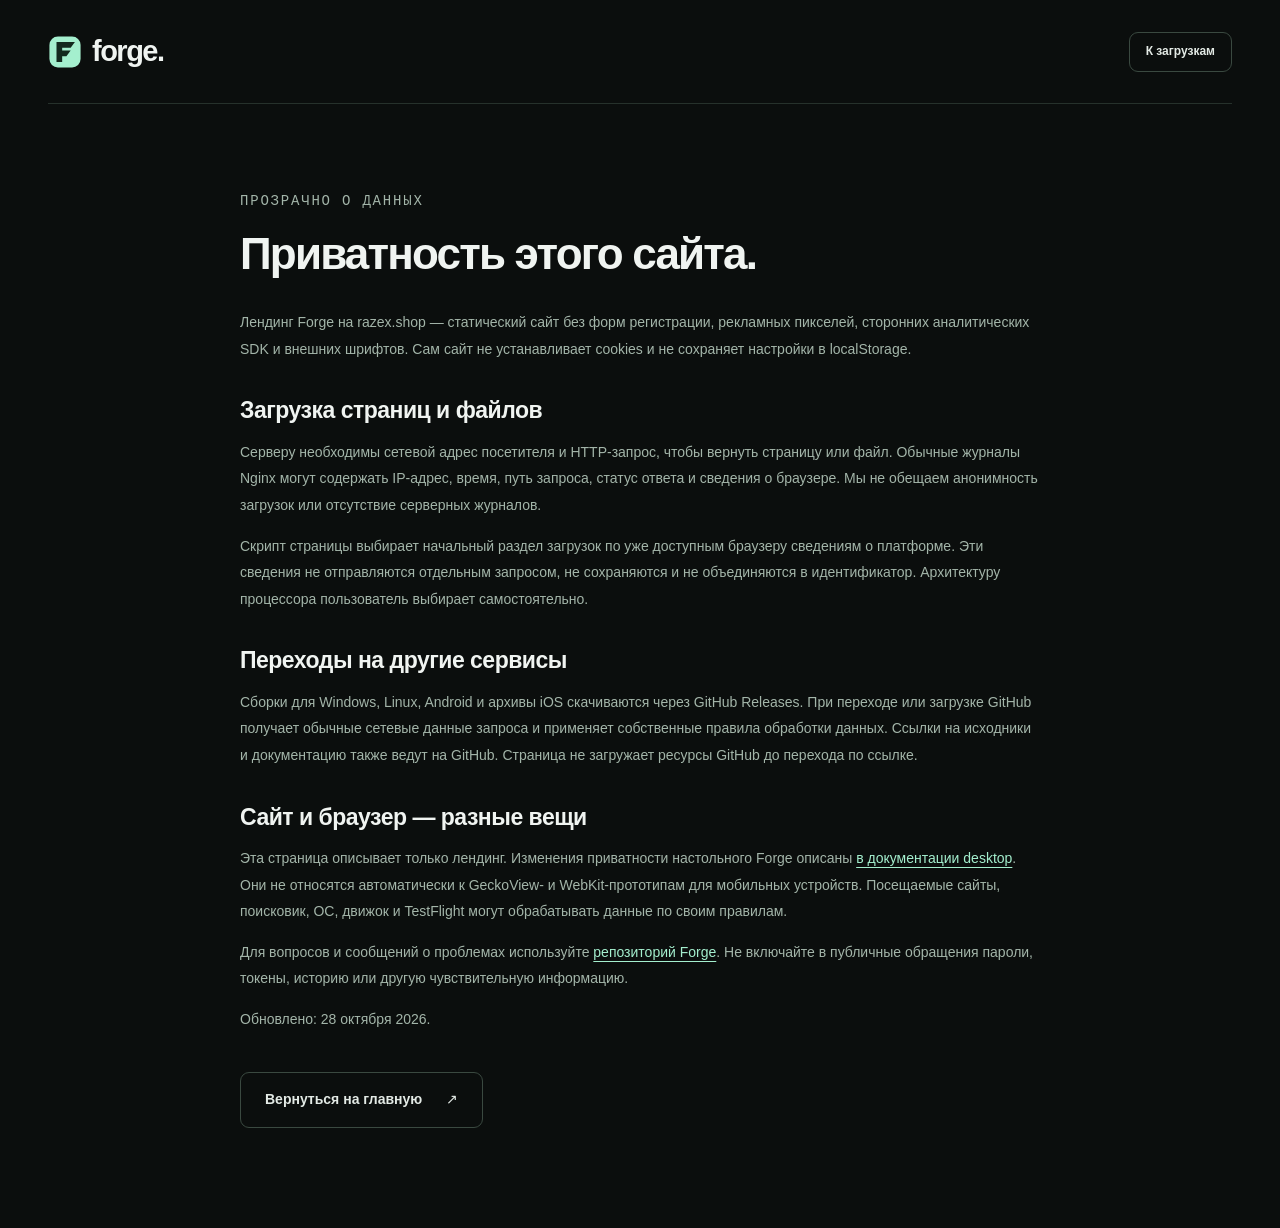
==== forge/site/privacy.html @ 7d22fdc0 "Add Forge landing page with verified multiplatform downloads and scoped hosting config" ====
<!doctype html>
<html lang="ru"><head><meta charset="utf-8"><meta name="viewport" content="width=device-width, initial-scale=1"><meta name="theme-color" content="#0b0e0d"><title>Приватность сайта — Forge</title><link rel="icon" href="assets/forge.svg" type="image/svg+xml"><link rel="stylesheet" href="styles.css"></head><body><header class="header wrap"><a class="brand" href="./"><img src="assets/forge.svg" width="34" height="34" alt=""><span>forge.</span></a><a class="button button-small button-outline" href="./#download">К загрузкам</a></header><main class="legal wrap"><p class="eyebrow mint">ПРОЗРАЧНО О ДАННЫХ</p><h1>Приватность этого сайта.</h1><p>Лендинг Forge на razex.shop — статический сайт без форм регистрации, рекламных пикселей, сторонних аналитических SDK и внешних шрифтов. Сам сайт не устанавливает cookies и не сохраняет настройки в localStorage.</p><h2>Загрузка страниц и файлов</h2><p>Серверу необходимы сетевой адрес посетителя и HTTP-запрос, чтобы вернуть страницу или файл. Обычные журналы Nginx могут содержать IP-адрес, время, путь запроса, статус ответа и сведения о браузере. Мы не обещаем анонимность загрузок или отсутствие серверных журналов.</p><p>Скрипт страницы выбирает начальный раздел загрузок по уже доступным браузеру сведениям о платформе. Эти сведения не отправляются отдельным запросом, не сохраняются и не объединяются в идентификатор. Архитектуру процессора пользователь выбирает самостоятельно.</p><h2>Переходы на другие сервисы</h2><p>Сборки для Windows, Linux, Android и архивы iOS скачиваются через GitHub Releases. При переходе или загрузке GitHub получает обычные сетевые данные запроса и применяет собственные правила обработки данных. Ссылки на исходники и документацию также ведут на GitHub. Страница не загружает ресурсы GitHub до перехода по ссылке.</p><h2>Сайт и браузер — разные вещи</h2><p>Эта страница описывает только лендинг. Изменения приватности настольного Forge описаны <a href="https://github.com/RAZEX0LOL/forge-browser/blob/forge/forge/PRIVACY.md">в документации desktop</a>. Они не относятся автоматически к GeckoView- и WebKit-прототипам для мобильных устройств. Посещаемые сайты, поисковик, ОС, движок и TestFlight могут обрабатывать данные по своим правилам.</p><p>Для вопросов и сообщений о проблемах используйте <a href="https://github.com/RAZEX0LOL/forge-browser/issues">репозиторий Forge</a>. Не включайте в публичные обращения пароли, токены, историю или другую чувствительную информацию.</p><p>Обновлено: 28 октября 2026.</p><a class="button button-outline" href="./">Вернуться на главную <span aria-hidden="true">↗</span></a></main></body></html>
---- forge/site/styles.css ----
@charset "UTF-8";
:root{color-scheme:dark;--bg:#0b0e0d;--surface:#111613;--surface-raised:#161d19;--line:#26312b;--text:#f0f4f1;--muted:#9ba99f;--mint:#a4efce;--max:1184px;font-family:Inter,-apple-system,BlinkMacSystemFont,"Segoe UI",sans-serif;font-synthesis:none;line-height:1.6;scroll-behavior:smooth;scroll-padding-top:32px}
*{box-sizing:border-box}body{margin:0;background:var(--bg);color:var(--text);-webkit-font-smoothing:antialiased}a{color:inherit;text-decoration:none}button,input{font:inherit}button{cursor:pointer}a,button,summary{-webkit-tap-highlight-color:transparent}a:focus-visible,button:focus-visible,summary:focus-visible{outline:2px solid var(--mint);outline-offset:5px;border-radius:5px}img{display:block;max-width:100%;height:auto}svg{width:24px;height:24px;fill:none;stroke:currentColor;stroke-width:1.5;stroke-linecap:round;stroke-linejoin:round;flex-shrink:0}[hidden]{display:none!important}.wrap{width:min(var(--max),calc(100% - 96px));margin-inline:auto}.mono,.eyebrow,.feature-number,.workspace-label,.platform-wordmark{font-family:"SFMono-Regular",Consolas,"Liberation Mono",monospace}.mint{color:var(--mint)}.eyebrow{font-size:11px;font-weight:500;letter-spacing:1.8px;line-height:1.7}.skip-link{position:absolute;top:-80px;left:24px;z-index:10;padding:12px;background:var(--mint);color:#102219}.skip-link:focus{top:16px}.header{display:flex;align-items:center;justify-content:space-between;height:104px;border-bottom:1px solid var(--line);gap:28px}.brand{display:inline-flex;align-items:center;gap:10px;font-size:29px;font-weight:750;letter-spacing:-1.5px;line-height:1}.brand-dot{color:var(--mint)}.header nav{display:flex;gap:32px;color:#b6c0b9;font-size:13px}.header nav a:hover,.text-link:hover,.footer a:hover,.integrity a:hover,.alternative-downloads a:hover{color:var(--mint)}.button{display:inline-flex;justify-content:center;align-items:center;gap:24px;padding:16px 24px;min-height:56px;border:1px solid transparent;border-radius:9px;font-size:14px;font-weight:650;line-height:1.4;transition:background .18s,border-color .18s,transform .18s}.button:hover{transform:translateY(-2px)}.button svg{width:19px;height:19px}.button-mint{color:#10241a;background:var(--mint)}.button-mint:hover{background:#c0f7df}.button-outline{background:transparent;border-color:#3a4940;color:#e3eae5}.button-outline:hover{background:#19231d;border-color:#698272}.button-small{min-height:40px;padding:10px 16px;font-size:12px;gap:22px}.text-link{font-size:13px;font-weight:550;display:inline-flex;align-items:center;gap:16px;transition:color .18s}.hero{text-align:center;position:relative;padding-top:68px}.hero::before{content:"";position:absolute;z-index:-1;pointer-events:none;top:-35px;left:10%;width:80%;height:800px;background:radial-gradient(ellipse at center,rgba(74,126,96,.1),transparent 65%)}.release-label{display:inline-flex;align-items:center;gap:10px;border:1px solid #2a3930;border-radius:30px;padding:6px 12px;color:#c0cdc4;font-size:11px;background:#121a16}.status-dot{width:6px;height:6px;border-radius:50%;display:inline-block;background:var(--mint);box-shadow:0 0 10px #a4efce30;flex-shrink:0}.label-divider{color:#4e6557}.release-label>span:last-child{color:var(--mint);margin-left:5px}h1{font-size:clamp(56px,6.9vw,96px);line-height:1.02;letter-spacing:-5.5px;font-weight:650;margin:29px 0 26px}h1>span{color:var(--mint)}.hero-description{color:#aab7ae;font-size:16px;line-height:1.8;margin:0}.hero-actions{display:flex;align-items:center;justify-content:center;gap:28px;margin-top:30px}.hero-note{font-size:11px;color:#839489;margin:17px 0 0}.hero-note span{padding:0 11px;color:#43564a}.browser-preview{margin:56px 0 0;position:relative;text-align:left;border-radius:14px 14px 0 0;padding:1px;background:linear-gradient(#455b4d,#1c2920 60%,transparent);box-shadow:0 -12px 70px #80d9a60a}.browser-preview>img{width:100%;height:auto;aspect-ratio:1440/960;object-fit:cover;object-position:top;border-radius:0 0 8px 8px;background:#000}.preview-caption{display:flex;justify-content:space-between;align-items:center;background:#141d17;padding:13px 18px;border-radius:13px 13px 0 0;font-size:11px;color:#a2b5a9;gap:16px}.preview-caption>span:first-child{display:flex;align-items:center;gap:9px}.preview-caption .mono{font-size:9px;letter-spacing:1.6px;color:#789182}.tiny-mark{display:inline-grid;place-items:center;width:18px;height:18px;border:1px solid #506d5a;border-radius:4px;font-size:11px;font-weight:700;color:var(--mint)}figcaption{font-size:10px;color:#7d8e82;text-align:center;position:absolute;bottom:-30px;left:0;right:0}.foundation{margin-top:75px;padding:33px 0 35px;border-bottom:1px solid var(--line);display:flex;justify-content:space-between;align-items:center;gap:24px}.foundation>.eyebrow{font-size:9px;color:#7e8e84;letter-spacing:1.2px}.foundation>div{display:flex;align-items:center;gap:24px;font-size:13px;font-weight:550;color:#c0cbc4}.foundation-plus{font-size:15px;font-weight:400;color:#526659}.section{padding-top:110px;padding-bottom:10px}.section-heading{display:flex;justify-content:space-between;align-items:flex-end;gap:30px;margin-bottom:35px}.section-heading .eyebrow{margin:0 0 15px}h2{font-size:clamp(30px,3.5vw,45px);line-height:1.15;letter-spacing:-1.8px;font-weight:550;margin:0}.section-heading>p{font-size:13px;color:var(--muted);margin:0 0 3px;line-height:1.9}.feature-grid{display:grid;grid-template-columns:repeat(3,minmax(0,1fr));gap:16px}.feature{border:1px solid var(--line);border-radius:14px;padding:27px 27px 0;background:linear-gradient(160deg,#151c17,#101612);overflow:hidden;min-height:426px}.feature-top{display:flex;align-items:center;justify-content:space-between;margin-bottom:28px;color:#8fb69e}.feature-number{font-size:9px;letter-spacing:1.2px;color:#7e9586}.feature-top svg{width:21px;height:21px}h3{font-size:25px;line-height:1.25;letter-spacing:-.8px;font-weight:550;margin:0 0 15px}.feature>p{font-size:12px;line-height:1.85;color:#9aaba0;margin:0;max-width:290px}.workspace-demo{border:1px solid #314439;border-radius:10px 10px 0 0;background:#0d140f;padding:15px 13px 10px;transform:translateY(21px);box-shadow:0 0 25px #0002}.workspace-label{display:block;letter-spacing:1.2px;color:#788d7e;font-size:8px;margin-bottom:12px}.workspace-row{display:flex;align-items:center;gap:9px;padding:9px 10px;border-radius:5px;font-size:10px;color:#9dad9f;margin-bottom:3px}.workspace-row.active{background:#213b2d;color:#d9f5e6}.workspace-row small{margin-left:auto;font-size:9px;color:#809a88}.workspace-icon{width:8px;height:8px;background:#a4efce;border-radius:2px}.workspace-icon.blue{background:#8299bd}.workspace-icon.beige{background:#b4a28d}.split-demo{display:grid;grid-template-columns:1fr 1fr;gap:7px;position:relative;margin-top:39px;height:150px;transform:translateY(10px)}.split-demo>div{background:#0b100d;border:1px solid #2c3e32;border-radius:8px 8px 0 0;padding:20px 13px}.split-demo span{display:block;height:4px;margin-bottom:10px;background:#2b3d32;border-radius:3px}.split-demo .mock-pill{width:50%;height:8px;background:#768779;margin-bottom:19px}.split-demo .short{width:65%}.split-demo>div:last-of-type{padding-top:27px}.split-demo>div:last-of-type span{background:#305d44}.split-demo>div:last-of-type span:nth-child(2n){background:#6d7860;width:70%;margin-left:7px}.split-handle{position:absolute;width:3px;height:25px;background:#6f927b;left:calc(50% - 1px);top:58px;border-radius:2px}.theme-demo{padding-top:42px;display:flex;justify-content:center;gap:13px;flex-wrap:wrap}.color-swatch{height:28px;width:28px;display:inline-block;background:var(--mint);border-radius:50%;border:5px solid #151c17}.color-swatch.selected{outline:1px solid #7cab8f}.color-swatch.lavender{background:#b8acdf}.color-swatch.peach{background:#e1b8a2}.color-swatch.white{background:#d8dfdb}.theme-switch{border:1px solid #314137;border-radius:8px;margin-top:6px;padding:5px;display:flex;flex-basis:100%;font-size:9px;font-weight:550;letter-spacing:1px;background:#0c130f;text-align:center}.theme-switch>span{flex:1;padding:9px;border-radius:4px;color:#718b7a}.theme-switch>span:first-child{background:#22392a;color:#c7ead4}.principles{display:grid;grid-template-columns:1fr 1fr;gap:100px;padding-top:130px;padding-bottom:100px}.principles-intro>.eyebrow{margin:0 0 17px}.principles-intro>p:not(.eyebrow){font-size:14px;color:#9bad9f;line-height:1.9;margin:23px 0}.principles-intro>.text-link{color:var(--mint);font-size:12px}.principles-list article{display:flex;gap:21px;padding:26px 0;border-bottom:1px solid var(--line)}.principles-list article:first-child{padding-top:0}.principles-list article:last-child{border-bottom:0;padding-bottom:0}.principle-icon{width:28px;height:28px;display:grid;place-items:center;flex-shrink:0;color:#96c8a9;border:1px solid #314739;border-radius:6px;font-size:9px;font-family:monospace;margin-top:3px}.principles-list h3{font-size:17px;letter-spacing:-.3px;margin-bottom:9px}.principles-list p{font-size:12px;line-height:1.9;color:#96a69a;margin:0}.downloads{background:#101612;border-block:1px solid #233127;padding:82px 0 45px}.download-heading{text-align:center}.download-heading>.eyebrow{margin:0 0 17px}.download-heading>p:last-child{font-size:14px;color:#92a497;margin:18px 0 0}.development-notice{display:flex;gap:13px;align-items:flex-start;padding:17px 22px;border:1px solid #454536;background:#25251b55;border-radius:9px;max-width:880px;margin:34px auto 32px}.development-notice p{font-size:11px;color:#b2b49e;line-height:1.8;margin:0}.development-notice strong{font-weight:650;color:#d5d7bb}.notice-mark{border:1px solid #808266;border-radius:50%;width:16px;height:16px;display:grid;place-items:center;flex-shrink:0;color:#c6c8a9;font-size:10px;margin-top:3px}.platform-picker{display:flex;justify-content:center;gap:5px;border:1px solid #2d3c31;border-radius:9px;padding:5px;width:max-content;max-width:100%;margin:0 auto;background:#0b100d}.platform-picker button{border:0;color:#99ac9f;background:transparent;border-radius:5px;padding:10px 28px;font-size:12px;transition:background .18s,color .18s}.platform-picker button[aria-pressed=true]{color:#e0f6e8;background:#273c2e}.platform-picker button:hover{color:var(--mint);background:#1d2a22}.platform-hint{font-size:10px;text-align:center;color:#819a88;min-height:17px;margin:12px 0 21px}.platform-hint:empty{display:none}.download-panel{display:grid;grid-template-columns:1fr 1fr;gap:18px;max-width:880px;margin:18px auto}.download-panel+.download-panel{margin-top:24px}.download-card{border:1px solid #334438;background:linear-gradient(135deg,#18251c99,#141c17);border-radius:12px;padding:27px;display:flex;flex-direction:column;min-width:0}.download-card.recommended{border-color:#597860}.card-heading{display:flex;align-items:center;justify-content:space-between;gap:15px;margin-bottom:29px}.card-heading>svg{height:25px;width:25px;color:var(--mint)}.badge{font-size:8px;line-height:1.4;border:1px solid #42694e;color:#b5e2c6;border-radius:4px;padding:4px 6px;letter-spacing:.3px;white-space:nowrap}.badge-neutral{color:#9db5a6;border-color:#3b5042}.badge-pending{color:#c8c3a0;border-color:#58583e;white-space:normal}.download-card h3{font-size:25px;font-weight:550;margin-bottom:6px}.download-card h3>span{color:#9eb5a5;font-weight:400}.card-subtitle{font-size:11px;margin:0 0 18px;color:#9cae9f}.card-description{font-size:12px;color:#9bad9f;line-height:1.9;margin:15px 0 27px;flex:1}.card-subtitle+.card-description{margin-top:0}.card-description strong{font-weight:550;color:#d4d7bd}.download-card .button{font-size:12px;padding:14px 15px;justify-content:space-between;min-height:48px;gap:12px}.download-meta{font-size:9px;color:#7f9687;display:flex;justify-content:space-between;gap:10px;margin-top:12px;line-height:1.7}.platform-wordmark{font-size:11px;letter-spacing:1px;color:#a4c5b0}.alternative-downloads{display:flex;justify-content:space-between;gap:15px;margin-top:15px;font-size:11px;color:#b9d8c4;text-decoration:underline;text-underline-offset:3px}.pending-message{display:flex;align-items:center;gap:9px;border:1px solid #38473a;border-radius:7px;background:#19241b;padding:13px 12px;color:#c7d2be;font-size:11px;margin:0 0 17px}.pending-message>.status-dot{background:#b6b584}.developer-downloads{font-size:11px;color:#9daf9e}.developer-downloads summary{padding:8px 0;cursor:pointer}.developer-downloads p{color:#7f9387}.developer-downloads a{display:block;color:#bdd5c5;text-decoration:underline;text-underline-offset:3px;margin:9px 0}code{font-size:.96em;color:#cfdfd3;background:#0c140e;padding:1px 4px;border-radius:3px}.integrity{display:flex;align-items:center;gap:13px;max-width:880px;margin:25px auto 0;border-top:1px solid #2c3b30;padding-top:24px}.integrity-icon{width:29px;height:29px;flex-shrink:0;border:1px solid #3d5946;border-radius:50%;display:grid;place-items:center;color:var(--mint);font-size:12px}.integrity p{font-size:10px;line-height:1.8;color:#829b8b;margin:0;flex:1}.integrity p a{color:#bed2c4;text-decoration:underline;text-underline-offset:3px}.integrity>.text-link{font-size:11px}.trust-note{max-width:880px;font-size:9px;color:#7f9485;line-height:1.9;margin:22px auto 0}.faq{display:grid;grid-template-columns:1fr 1.3fr;gap:70px;padding-top:100px;padding-bottom:90px}.faq .eyebrow{margin:0 0 16px}.faq h2{font-size:34px}.faq-list details{border-bottom:1px solid var(--line)}.faq-list details:first-child{border-top:1px solid var(--line)}.faq-list summary{cursor:pointer;list-style:none;padding:20px 30px 20px 0;font-size:13px;color:#d4ded7;position:relative}.faq-list summary::-webkit-details-marker{display:none}.faq-list summary::after{content:"+";position:absolute;right:3px;top:16px;font-size:20px;font-weight:300;color:#93b19d}.faq-list details[open]>summary::after{content:"−"}.faq-list p{font-size:12px;color:#94a79a;line-height:1.9;margin:0 0 21px;padding-right:20px}.closing{display:flex;flex-direction:column;align-items:center;text-align:center;border:1px solid var(--line);border-radius:14px;padding:48px 25px 45px;background:radial-gradient(ellipse at top,#23402c55,transparent 70%)}.closing img{margin-bottom:25px}.closing h2{font-size:33px;line-height:1.3;letter-spacing:-1px}.closing h2 span{color:#8baf99}.closing .button{margin-top:26px;font-size:12px;min-height:45px}.footer{display:flex;align-items:flex-start;justify-content:space-between;gap:30px;padding:60px 0 38px;margin-top:35px;border-top:1px solid var(--line)}.footer .brand{font-size:24px;letter-spacing:-1.1px}.footer p{font-size:10px;line-height:1.9;color:#819186;margin:17px 0 0}.footer-links{display:flex;gap:25px;font-size:11px;color:#b1c0b6;padding-top:8px}.footer-build{font-size:8px;letter-spacing:1px;line-height:2;color:#718779;padding-top:8px}.legal{max-width:800px;padding-block:70px 100px}.legal h1{font-size:44px;letter-spacing:-1.8px;line-height:1.15;margin:0 0 30px}.legal h2{font-size:23px;letter-spacing:-.5px;margin:35px 0 15px}.legal p,.legal li{color:#a3b5a9;font-size:14px;line-height:1.9}.legal a:not(.button){color:var(--mint);text-decoration:underline;text-underline-offset:4px}.legal .button{margin-top:25px}
.workspace-row.active small{color:#a6c6b2}
@media(min-width:1500px){h1{font-size:102px}.hero{padding-top:80px}}
@media(max-width:1000px){.wrap{width:calc(100% - 64px)}.foundation{flex-direction:column;gap:16px}.feature{padding:22px 20px 0}.feature h3{font-size:23px}.feature-grid{gap:12px}.principles{gap:55px}.section-heading>p{font-size:12px}.faq{gap:35px}.badge{font-size:7px}.footer-build{display:none}.preview-caption .mono{font-size:8px}.card-heading{gap:8px}}
@media(max-width:720px){.wrap{width:calc(100% - 36px)}.header{height:82px;gap:12px}.brand{font-size:26px;gap:8px}.brand>img{width:30px}.header nav{gap:18px;font-size:11px}.header nav>a:first-child,.header nav>a:nth-child(2){display:none}.button-small{padding:9px 12px;font-size:11px;gap:13px;min-height:36px}.hero{padding-top:49px}h1{font-size:clamp(49px,10vw,72px);letter-spacing:-3px;margin-top:25px}.hero-description{font-size:13px;line-height:1.9;padding-inline:4px}.desktop-break{display:none}.hero-actions{gap:19px;flex-wrap:wrap;margin-top:25px}.hero-actions .button{font-size:12px;min-height:49px;padding:14px 18px;gap:20px}.hero-actions>.text-link{font-size:11px;gap:8px}.hero-note{font-size:9px}.hero-note span{padding:0 6px}.browser-preview{margin-top:37px;border-radius:10px 10px 0 0}.preview-caption{padding:9px 12px;font-size:9px;border-radius:9px 9px 0 0}.preview-caption .mono{font-size:6px;letter-spacing:.7px}.tiny-mark{width:14px;height:14px;font-size:8px}.browser-preview>img{border-radius:0 0 6px 6px}.browser-preview figcaption{bottom:-35px;font-size:8px;line-height:1.7;padding-inline:10px}.foundation{margin-top:65px;padding:23px 0;gap:14px}.foundation>.eyebrow{font-size:7px;letter-spacing:1px}.foundation>div{gap:13px;font-size:10px;flex-wrap:wrap;justify-content:center}.foundation-plus{font-size:12px}.section{padding-top:68px}.section-heading{display:block;margin-bottom:25px}.section-heading>p{margin:20px 0 0;line-height:1.9}.section-heading h2{font-size:34px;letter-spacing:-1.5px}.feature-grid{grid-template-columns:1fr;gap:15px}.feature{padding:25px 25px 0;min-height:375px}.feature-top{margin-bottom:22px}.feature h3{font-size:28px}.feature>p{max-width:none;font-size:13px}.workspace-demo{max-width:360px;margin-inline:auto}.split-demo{max-width:360px;margin-inline:auto;margin-top:25px;height:140px}.theme-demo{padding-top:26px;padding-bottom:25px;max-width:330px;margin-inline:auto}.theme-switch{margin-top:4px}.principles{grid-template-columns:1fr;gap:37px;padding-bottom:65px}.principles-intro>p:not(.eyebrow){font-size:13px;max-width:480px}.principles-list h3{font-size:17px}.principles-list p{font-size:12px}.downloads{padding-top:59px;padding-bottom:32px}.download-heading h2{font-size:34px;letter-spacing:-1.3px}.download-heading>.eyebrow{font-size:8px;letter-spacing:1.3px}.download-heading>p:last-child{font-size:12px;line-height:1.8;margin-inline:5px}.development-notice{padding:15px;gap:10px;margin-top:25px;margin-bottom:25px}.development-notice p{font-size:10px}.platform-picker{width:100%;gap:3px}.platform-picker button{padding:10px 5px;flex:1;font-size:11px}.platform-hint{font-size:9px;margin-bottom:16px}.download-panel{grid-template-columns:1fr;gap:14px}.download-card{padding:23px}.card-heading{margin-bottom:25px}.badge{font-size:8px}.download-card h3{font-size:25px}.card-description{font-size:12px}.integrity{align-items:flex-start;gap:10px;padding-top:19px}.integrity>.text-link{font-size:10px;white-space:nowrap;gap:6px;margin-top:5px}.integrity p{font-size:9px}.integrity-icon{width:23px;height:23px;font-size:10px;margin-top:4px}.trust-note{font-size:9px}.faq{grid-template-columns:1fr;gap:28px;padding-top:65px;padding-bottom:60px}.faq h2{font-size:32px}.faq-list summary{font-size:12px;padding-block:18px}.faq-list p{font-size:12px}.closing{padding:38px 20px}.closing h2{font-size:26px;letter-spacing:-1px}.closing img{width:40px;height:40px}.footer{padding:33px 0;flex-direction:column;gap:23px;margin-top:35px}.footer-links{gap:22px;font-size:10px;flex-wrap:wrap}.footer p{font-size:9px;margin-top:13px}.legal{padding-block:45px}.legal h1{font-size:34px;letter-spacing:-1px}.legal p,.legal li{font-size:13px}}
@media(prefers-reduced-motion:reduce){:root{scroll-behavior:auto}*,*::before,*::after{transition:none!important;animation:none!important}.button:hover{transform:none}}
@media(forced-colors:active){.button,.badge,.download-card,.feature,.development-notice,.platform-picker{border:1px solid CanvasText}.platform-picker button[aria-pressed=true]{outline:2px solid Highlight}.status-dot{background:CanvasText}}
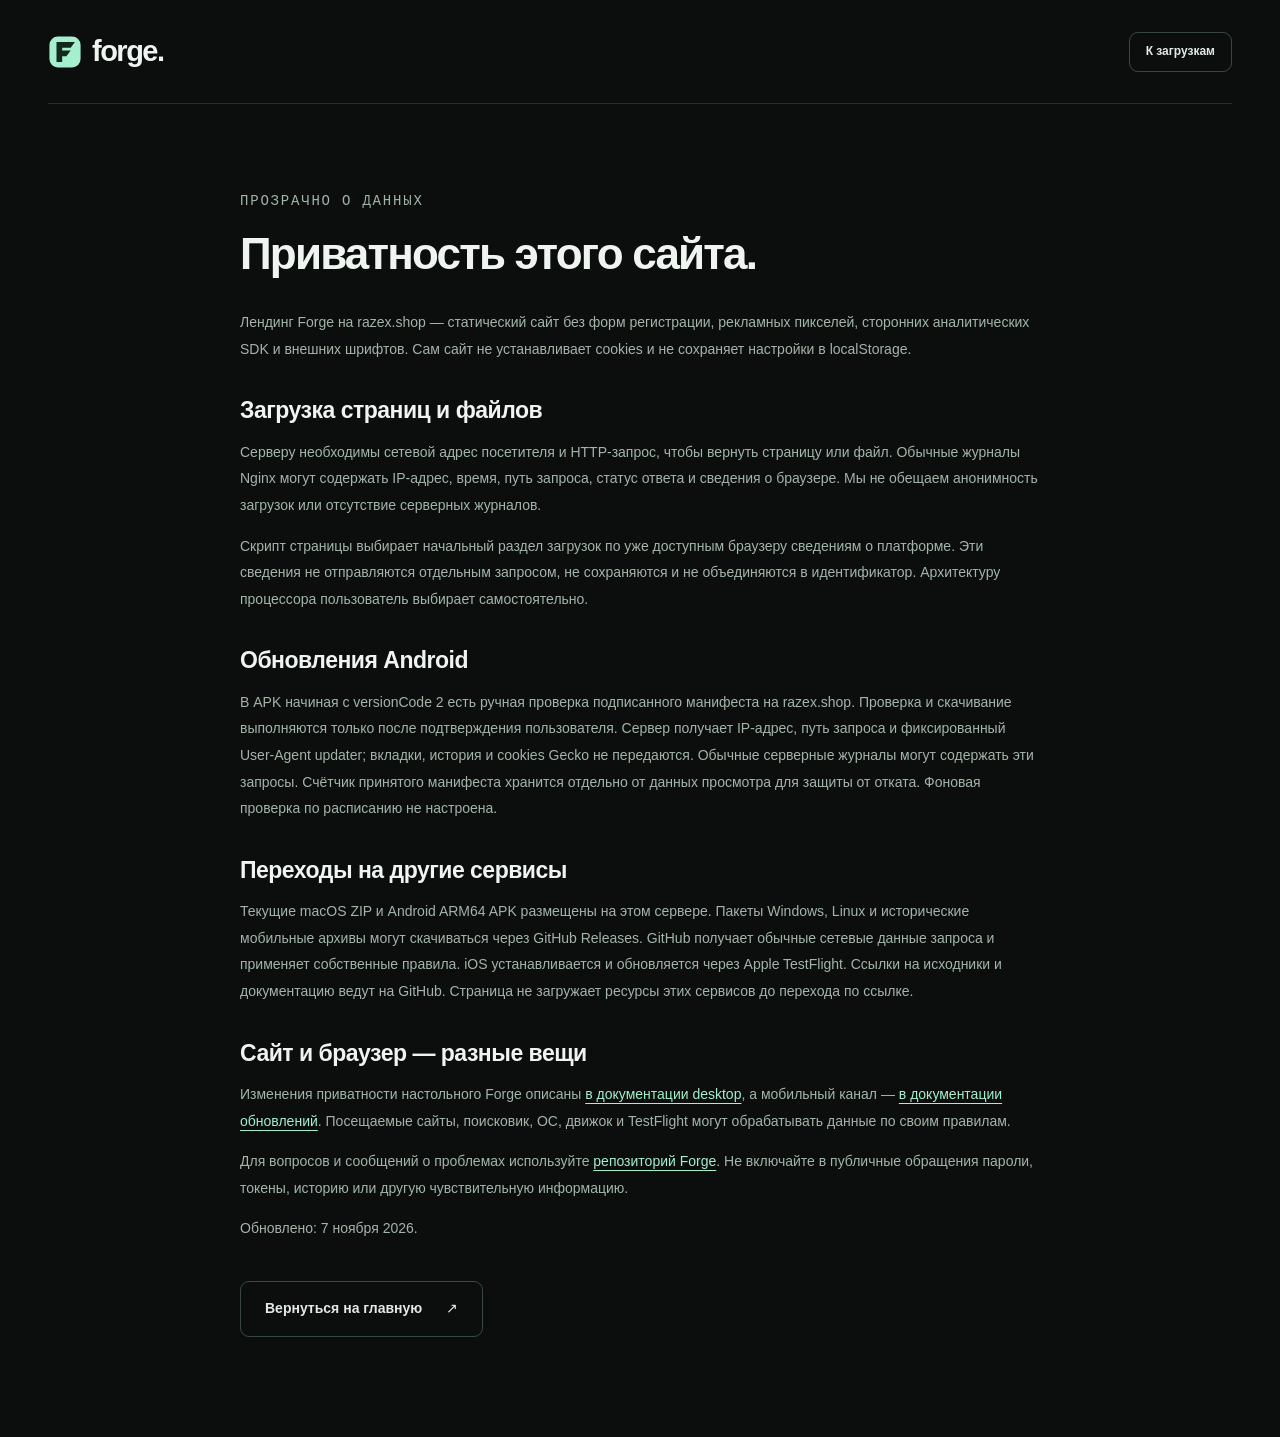
==== commit 7c6c3d34: "Publish Android updater bootstrap and record real installation acceptance" ====
--- a/forge/site/privacy.html
+++ b/forge/site/privacy.html
@@ -1,2 +1,27 @@
 <!doctype html>
-<html lang="ru"><head><meta charset="utf-8"><meta name="viewport" content="width=device-width, initial-scale=1"><meta name="theme-color" content="#0b0e0d"><title>Приватность сайта — Forge</title><link rel="icon" href="assets/forge.svg" type="image/svg+xml"><link rel="stylesheet" href="styles.css"></head><body><header class="header wrap"><a class="brand" href="./"><img src="assets/forge.svg" width="34" height="34" alt=""><span>forge.</span></a><a class="button button-small button-outline" href="./#download">К загрузкам</a></header><main class="legal wrap"><p class="eyebrow mint">ПРОЗРАЧНО О ДАННЫХ</p><h1>Приватность этого сайта.</h1><p>Лендинг Forge на razex.shop — статический сайт без форм регистрации, рекламных пикселей, сторонних аналитических SDK и внешних шрифтов. Сам сайт не устанавливает cookies и не сохраняет настройки в localStorage.</p><h2>Загрузка страниц и файлов</h2><p>Серверу необходимы сетевой адрес посетителя и HTTP-запрос, чтобы вернуть страницу или файл. Обычные журналы Nginx могут содержать IP-адрес, время, путь запроса, статус ответа и сведения о браузере. Мы не обещаем анонимность загрузок или отсутствие серверных журналов.</p><p>Скрипт страницы выбирает начальный раздел загрузок по уже доступным браузеру сведениям о платформе. Эти сведения не отправляются отдельным запросом, не сохраняются и не объединяются в идентификатор. Архитектуру процессора пользователь выбирает самостоятельно.</p><h2>Переходы на другие сервисы</h2><p>Сборки для Windows, Linux, Android и архивы iOS скачиваются через GitHub Releases. При переходе или загрузке GitHub получает обычные сетевые данные запроса и применяет собственные правила обработки данных. Ссылки на исходники и документацию также ведут на GitHub. Страница не загружает ресурсы GitHub до перехода по ссылке.</p><h2>Сайт и браузер — разные вещи</h2><p>Эта страница описывает только лендинг. Изменения приватности настольного Forge описаны <a href="https://github.com/RAZEX0LOL/forge-browser/blob/forge/forge/PRIVACY.md">в документации desktop</a>. Они не относятся автоматически к GeckoView- и WebKit-прототипам для мобильных устройств. Посещаемые сайты, поисковик, ОС, движок и TestFlight могут обрабатывать данные по своим правилам.</p><p>Для вопросов и сообщений о проблемах используйте <a href="https://github.com/RAZEX0LOL/forge-browser/issues">репозиторий Forge</a>. Не включайте в публичные обращения пароли, токены, историю или другую чувствительную информацию.</p><p>Обновлено: 28 октября 2026.</p><a class="button button-outline" href="./">Вернуться на главную <span aria-hidden="true">↗</span></a></main></body></html>
+<html lang="ru">
+<head>
+  <meta charset="utf-8"><meta name="viewport" content="width=device-width, initial-scale=1">
+  <meta name="theme-color" content="#0b0e0d"><title>Приватность сайта — Forge</title>
+  <link rel="icon" href="assets/forge.svg" type="image/svg+xml"><link rel="stylesheet" href="styles.css">
+</head>
+<body>
+  <header class="header wrap"><a class="brand" href="./"><img src="assets/forge.svg" width="34" height="34" alt=""><span>forge.</span></a><a class="button button-small button-outline" href="./#download">К загрузкам</a></header>
+  <main class="legal wrap">
+    <p class="eyebrow mint">ПРОЗРАЧНО О ДАННЫХ</p><h1>Приватность этого сайта.</h1>
+    <p>Лендинг Forge на razex.shop — статический сайт без форм регистрации, рекламных пикселей, сторонних аналитических SDK и внешних шрифтов. Сам сайт не устанавливает cookies и не сохраняет настройки в localStorage.</p>
+    <h2>Загрузка страниц и файлов</h2>
+    <p>Серверу необходимы сетевой адрес посетителя и HTTP-запрос, чтобы вернуть страницу или файл. Обычные журналы Nginx могут содержать IP-адрес, время, путь запроса, статус ответа и сведения о браузере. Мы не обещаем анонимность загрузок или отсутствие серверных журналов.</p>
+    <p>Скрипт страницы выбирает начальный раздел загрузок по уже доступным браузеру сведениям о платформе. Эти сведения не отправляются отдельным запросом, не сохраняются и не объединяются в идентификатор. Архитектуру процессора пользователь выбирает самостоятельно.</p>
+    <h2>Обновления Android</h2>
+    <p>В APK начиная с versionCode 2 есть ручная проверка подписанного манифеста на razex.shop. Проверка и скачивание выполняются только после подтверждения пользователя. Сервер получает IP-адрес, путь запроса и фиксированный User-Agent updater; вкладки, история и cookies Gecko не передаются. Обычные серверные журналы могут содержать эти запросы. Счётчик принятого манифеста хранится отдельно от данных просмотра для защиты от отката. Фоновая проверка по расписанию не настроена.</p>
+    <h2>Переходы на другие сервисы</h2>
+    <p>Текущие macOS ZIP и Android ARM64 APK размещены на этом сервере. Пакеты Windows, Linux и исторические мобильные архивы могут скачиваться через GitHub Releases. GitHub получает обычные сетевые данные запроса и применяет собственные правила. iOS устанавливается и обновляется через Apple TestFlight. Ссылки на исходники и документацию ведут на GitHub. Страница не загружает ресурсы этих сервисов до перехода по ссылке.</p>
+    <h2>Сайт и браузер — разные вещи</h2>
+    <p>Изменения приватности настольного Forge описаны <a href="https://github.com/RAZEX0LOL/forge-browser/blob/forge/forge/PRIVACY.md">в документации desktop</a>, а мобильный канал — <a href="https://github.com/RAZEX0LOL/forge-browser/blob/forge/forge/UPDATE_CHANNEL.md">в документации обновлений</a>. Посещаемые сайты, поисковик, ОС, движок и TestFlight могут обрабатывать данные по своим правилам.</p>
+    <p>Для вопросов и сообщений о проблемах используйте <a href="https://github.com/RAZEX0LOL/forge-browser/issues">репозиторий Forge</a>. Не включайте в публичные обращения пароли, токены, историю или другую чувствительную информацию.</p>
+    <p>Обновлено: 7 ноября 2026.</p>
+    <a class="button button-outline" href="./">Вернуться на главную <span aria-hidden="true">↗</span></a>
+  </main>
+</body>
+</html>
--- a/forge/site/styles.css
+++ b/forge/site/styles.css
@@ -2,6 +2,7 @@
 :root{color-scheme:dark;--bg:#0b0e0d;--surface:#111613;--surface-raised:#161d19;--line:#26312b;--text:#f0f4f1;--muted:#9ba99f;--mint:#a4efce;--max:1184px;font-family:Inter,-apple-system,BlinkMacSystemFont,"Segoe UI",sans-serif;font-synthesis:none;line-height:1.6;scroll-behavior:smooth;scroll-padding-top:32px}
 *{box-sizing:border-box}body{margin:0;background:var(--bg);color:var(--text);-webkit-font-smoothing:antialiased}a{color:inherit;text-decoration:none}button,input{font:inherit}button{cursor:pointer}a,button,summary{-webkit-tap-highlight-color:transparent}a:focus-visible,button:focus-visible,summary:focus-visible{outline:2px solid var(--mint);outline-offset:5px;border-radius:5px}img{display:block;max-width:100%;height:auto}svg{width:24px;height:24px;fill:none;stroke:currentColor;stroke-width:1.5;stroke-linecap:round;stroke-linejoin:round;flex-shrink:0}[hidden]{display:none!important}.wrap{width:min(var(--max),calc(100% - 96px));margin-inline:auto}.mono,.eyebrow,.feature-number,.workspace-label,.platform-wordmark{font-family:"SFMono-Regular",Consolas,"Liberation Mono",monospace}.mint{color:var(--mint)}.eyebrow{font-size:11px;font-weight:500;letter-spacing:1.8px;line-height:1.7}.skip-link{position:absolute;top:-80px;left:24px;z-index:10;padding:12px;background:var(--mint);color:#102219}.skip-link:focus{top:16px}.header{display:flex;align-items:center;justify-content:space-between;height:104px;border-bottom:1px solid var(--line);gap:28px}.brand{display:inline-flex;align-items:center;gap:10px;font-size:29px;font-weight:750;letter-spacing:-1.5px;line-height:1}.brand-dot{color:var(--mint)}.header nav{display:flex;gap:32px;color:#b6c0b9;font-size:13px}.header nav a:hover,.text-link:hover,.footer a:hover,.integrity a:hover,.alternative-downloads a:hover{color:var(--mint)}.button{display:inline-flex;justify-content:center;align-items:center;gap:24px;padding:16px 24px;min-height:56px;border:1px solid transparent;border-radius:9px;font-size:14px;font-weight:650;line-height:1.4;transition:background .18s,border-color .18s,transform .18s}.button:hover{transform:translateY(-2px)}.button svg{width:19px;height:19px}.button-mint{color:#10241a;background:var(--mint)}.button-mint:hover{background:#c0f7df}.button-outline{background:transparent;border-color:#3a4940;color:#e3eae5}.button-outline:hover{background:#19231d;border-color:#698272}.button-small{min-height:40px;padding:10px 16px;font-size:12px;gap:22px}.text-link{font-size:13px;font-weight:550;display:inline-flex;align-items:center;gap:16px;transition:color .18s}.hero{text-align:center;position:relative;padding-top:68px}.hero::before{content:"";position:absolute;z-index:-1;pointer-events:none;top:-35px;left:10%;width:80%;height:800px;background:radial-gradient(ellipse at center,rgba(74,126,96,.1),transparent 65%)}.release-label{display:inline-flex;align-items:center;gap:10px;border:1px solid #2a3930;border-radius:30px;padding:6px 12px;color:#c0cdc4;font-size:11px;background:#121a16}.status-dot{width:6px;height:6px;border-radius:50%;display:inline-block;background:var(--mint);box-shadow:0 0 10px #a4efce30;flex-shrink:0}.label-divider{color:#4e6557}.release-label>span:last-child{color:var(--mint);margin-left:5px}h1{font-size:clamp(56px,6.9vw,96px);line-height:1.02;letter-spacing:-5.5px;font-weight:650;margin:29px 0 26px}h1>span{color:var(--mint)}.hero-description{color:#aab7ae;font-size:16px;line-height:1.8;margin:0}.hero-actions{display:flex;align-items:center;justify-content:center;gap:28px;margin-top:30px}.hero-note{font-size:11px;color:#839489;margin:17px 0 0}.hero-note span{padding:0 11px;color:#43564a}.browser-preview{margin:56px 0 0;position:relative;text-align:left;border-radius:14px 14px 0 0;padding:1px;background:linear-gradient(#455b4d,#1c2920 60%,transparent);box-shadow:0 -12px 70px #80d9a60a}.browser-preview>img{width:100%;height:auto;aspect-ratio:1440/960;object-fit:cover;object-position:top;border-radius:0 0 8px 8px;background:#000}.preview-caption{display:flex;justify-content:space-between;align-items:center;background:#141d17;padding:13px 18px;border-radius:13px 13px 0 0;font-size:11px;color:#a2b5a9;gap:16px}.preview-caption>span:first-child{display:flex;align-items:center;gap:9px}.preview-caption .mono{font-size:9px;letter-spacing:1.6px;color:#789182}.tiny-mark{display:inline-grid;place-items:center;width:18px;height:18px;border:1px solid #506d5a;border-radius:4px;font-size:11px;font-weight:700;color:var(--mint)}figcaption{font-size:10px;color:#7d8e82;text-align:center;position:absolute;bottom:-30px;left:0;right:0}.foundation{margin-top:75px;padding:33px 0 35px;border-bottom:1px solid var(--line);display:flex;justify-content:space-between;align-items:center;gap:24px}.foundation>.eyebrow{font-size:9px;color:#7e8e84;letter-spacing:1.2px}.foundation>div{display:flex;align-items:center;gap:24px;font-size:13px;font-weight:550;color:#c0cbc4}.foundation-plus{font-size:15px;font-weight:400;color:#526659}.section{padding-top:110px;padding-bottom:10px}.section-heading{display:flex;justify-content:space-between;align-items:flex-end;gap:30px;margin-bottom:35px}.section-heading .eyebrow{margin:0 0 15px}h2{font-size:clamp(30px,3.5vw,45px);line-height:1.15;letter-spacing:-1.8px;font-weight:550;margin:0}.section-heading>p{font-size:13px;color:var(--muted);margin:0 0 3px;line-height:1.9}.feature-grid{display:grid;grid-template-columns:repeat(3,minmax(0,1fr));gap:16px}.feature{border:1px solid var(--line);border-radius:14px;padding:27px 27px 0;background:linear-gradient(160deg,#151c17,#101612);overflow:hidden;min-height:426px}.feature-top{display:flex;align-items:center;justify-content:space-between;margin-bottom:28px;color:#8fb69e}.feature-number{font-size:9px;letter-spacing:1.2px;color:#7e9586}.feature-top svg{width:21px;height:21px}h3{font-size:25px;line-height:1.25;letter-spacing:-.8px;font-weight:550;margin:0 0 15px}.feature>p{font-size:12px;line-height:1.85;color:#9aaba0;margin:0;max-width:290px}.workspace-demo{border:1px solid #314439;border-radius:10px 10px 0 0;background:#0d140f;padding:15px 13px 10px;transform:translateY(21px);box-shadow:0 0 25px #0002}.workspace-label{display:block;letter-spacing:1.2px;color:#788d7e;font-size:8px;margin-bottom:12px}.workspace-row{display:flex;align-items:center;gap:9px;padding:9px 10px;border-radius:5px;font-size:10px;color:#9dad9f;margin-bottom:3px}.workspace-row.active{background:#213b2d;color:#d9f5e6}.workspace-row small{margin-left:auto;font-size:9px;color:#809a88}.workspace-icon{width:8px;height:8px;background:#a4efce;border-radius:2px}.workspace-icon.blue{background:#8299bd}.workspace-icon.beige{background:#b4a28d}.split-demo{display:grid;grid-template-columns:1fr 1fr;gap:7px;position:relative;margin-top:39px;height:150px;transform:translateY(10px)}.split-demo>div{background:#0b100d;border:1px solid #2c3e32;border-radius:8px 8px 0 0;padding:20px 13px}.split-demo span{display:block;height:4px;margin-bottom:10px;background:#2b3d32;border-radius:3px}.split-demo .mock-pill{width:50%;height:8px;background:#768779;margin-bottom:19px}.split-demo .short{width:65%}.split-demo>div:last-of-type{padding-top:27px}.split-demo>div:last-of-type span{background:#305d44}.split-demo>div:last-of-type span:nth-child(2n){background:#6d7860;width:70%;margin-left:7px}.split-handle{position:absolute;width:3px;height:25px;background:#6f927b;left:calc(50% - 1px);top:58px;border-radius:2px}.theme-demo{padding-top:42px;display:flex;justify-content:center;gap:13px;flex-wrap:wrap}.color-swatch{height:28px;width:28px;display:inline-block;background:var(--mint);border-radius:50%;border:5px solid #151c17}.color-swatch.selected{outline:1px solid #7cab8f}.color-swatch.lavender{background:#b8acdf}.color-swatch.peach{background:#e1b8a2}.color-swatch.white{background:#d8dfdb}.theme-switch{border:1px solid #314137;border-radius:8px;margin-top:6px;padding:5px;display:flex;flex-basis:100%;font-size:9px;font-weight:550;letter-spacing:1px;background:#0c130f;text-align:center}.theme-switch>span{flex:1;padding:9px;border-radius:4px;color:#718b7a}.theme-switch>span:first-child{background:#22392a;color:#c7ead4}.principles{display:grid;grid-template-columns:1fr 1fr;gap:100px;padding-top:130px;padding-bottom:100px}.principles-intro>.eyebrow{margin:0 0 17px}.principles-intro>p:not(.eyebrow){font-size:14px;color:#9bad9f;line-height:1.9;margin:23px 0}.principles-intro>.text-link{color:var(--mint);font-size:12px}.principles-list article{display:flex;gap:21px;padding:26px 0;border-bottom:1px solid var(--line)}.principles-list article:first-child{padding-top:0}.principles-list article:last-child{border-bottom:0;padding-bottom:0}.principle-icon{width:28px;height:28px;display:grid;place-items:center;flex-shrink:0;color:#96c8a9;border:1px solid #314739;border-radius:6px;font-size:9px;font-family:monospace;margin-top:3px}.principles-list h3{font-size:17px;letter-spacing:-.3px;margin-bottom:9px}.principles-list p{font-size:12px;line-height:1.9;color:#96a69a;margin:0}.downloads{background:#101612;border-block:1px solid #233127;padding:82px 0 45px}.download-heading{text-align:center}.download-heading>.eyebrow{margin:0 0 17px}.download-heading>p:last-child{font-size:14px;color:#92a497;margin:18px 0 0}.development-notice{display:flex;gap:13px;align-items:flex-start;padding:17px 22px;border:1px solid #454536;background:#25251b55;border-radius:9px;max-width:880px;margin:34px auto 32px}.development-notice p{font-size:11px;color:#b2b49e;line-height:1.8;margin:0}.development-notice strong{font-weight:650;color:#d5d7bb}.notice-mark{border:1px solid #808266;border-radius:50%;width:16px;height:16px;display:grid;place-items:center;flex-shrink:0;color:#c6c8a9;font-size:10px;margin-top:3px}.platform-picker{display:flex;justify-content:center;gap:5px;border:1px solid #2d3c31;border-radius:9px;padding:5px;width:max-content;max-width:100%;margin:0 auto;background:#0b100d}.platform-picker button{border:0;color:#99ac9f;background:transparent;border-radius:5px;padding:10px 28px;font-size:12px;transition:background .18s,color .18s}.platform-picker button[aria-pressed=true]{color:#e0f6e8;background:#273c2e}.platform-picker button:hover{color:var(--mint);background:#1d2a22}.platform-hint{font-size:10px;text-align:center;color:#819a88;min-height:17px;margin:12px 0 21px}.platform-hint:empty{display:none}.download-panel{display:grid;grid-template-columns:1fr 1fr;gap:18px;max-width:880px;margin:18px auto}.download-panel+.download-panel{margin-top:24px}.download-card{border:1px solid #334438;background:linear-gradient(135deg,#18251c99,#141c17);border-radius:12px;padding:27px;display:flex;flex-direction:column;min-width:0}.download-card.recommended{border-color:#597860}.card-heading{display:flex;align-items:center;justify-content:space-between;gap:15px;margin-bottom:29px}.card-heading>svg{height:25px;width:25px;color:var(--mint)}.badge{font-size:8px;line-height:1.4;border:1px solid #42694e;color:#b5e2c6;border-radius:4px;padding:4px 6px;letter-spacing:.3px;white-space:nowrap}.badge-neutral{color:#9db5a6;border-color:#3b5042}.badge-pending{color:#c8c3a0;border-color:#58583e;white-space:normal}.download-card h3{font-size:25px;font-weight:550;margin-bottom:6px}.download-card h3>span{color:#9eb5a5;font-weight:400}.card-subtitle{font-size:11px;margin:0 0 18px;color:#9cae9f}.card-description{font-size:12px;color:#9bad9f;line-height:1.9;margin:15px 0 27px;flex:1}.card-subtitle+.card-description{margin-top:0}.card-description strong{font-weight:550;color:#d4d7bd}.download-card .button{font-size:12px;padding:14px 15px;justify-content:space-between;min-height:48px;gap:12px}.download-meta{font-size:9px;color:#7f9687;display:flex;justify-content:space-between;gap:10px;margin-top:12px;line-height:1.7}.platform-wordmark{font-size:11px;letter-spacing:1px;color:#a4c5b0}.alternative-downloads{display:flex;justify-content:space-between;gap:15px;margin-top:15px;font-size:11px;color:#b9d8c4;text-decoration:underline;text-underline-offset:3px}.pending-message{display:flex;align-items:center;gap:9px;border:1px solid #38473a;border-radius:7px;background:#19241b;padding:13px 12px;color:#c7d2be;font-size:11px;margin:0 0 17px}.pending-message>.status-dot{background:#b6b584}.developer-downloads{font-size:11px;color:#9daf9e}.developer-downloads summary{padding:8px 0;cursor:pointer}.developer-downloads p{color:#7f9387}.developer-downloads a{display:block;color:#bdd5c5;text-decoration:underline;text-underline-offset:3px;margin:9px 0}code{font-size:.96em;color:#cfdfd3;background:#0c140e;padding:1px 4px;border-radius:3px}.integrity{display:flex;align-items:center;gap:13px;max-width:880px;margin:25px auto 0;border-top:1px solid #2c3b30;padding-top:24px}.integrity-icon{width:29px;height:29px;flex-shrink:0;border:1px solid #3d5946;border-radius:50%;display:grid;place-items:center;color:var(--mint);font-size:12px}.integrity p{font-size:10px;line-height:1.8;color:#829b8b;margin:0;flex:1}.integrity p a{color:#bed2c4;text-decoration:underline;text-underline-offset:3px}.integrity>.text-link{font-size:11px}.trust-note{max-width:880px;font-size:9px;color:#7f9485;line-height:1.9;margin:22px auto 0}.faq{display:grid;grid-template-columns:1fr 1.3fr;gap:70px;padding-top:100px;padding-bottom:90px}.faq .eyebrow{margin:0 0 16px}.faq h2{font-size:34px}.faq-list details{border-bottom:1px solid var(--line)}.faq-list details:first-child{border-top:1px solid var(--line)}.faq-list summary{cursor:pointer;list-style:none;padding:20px 30px 20px 0;font-size:13px;color:#d4ded7;position:relative}.faq-list summary::-webkit-details-marker{display:none}.faq-list summary::after{content:"+";position:absolute;right:3px;top:16px;font-size:20px;font-weight:300;color:#93b19d}.faq-list details[open]>summary::after{content:"−"}.faq-list p{font-size:12px;color:#94a79a;line-height:1.9;margin:0 0 21px;padding-right:20px}.closing{display:flex;flex-direction:column;align-items:center;text-align:center;border:1px solid var(--line);border-radius:14px;padding:48px 25px 45px;background:radial-gradient(ellipse at top,#23402c55,transparent 70%)}.closing img{margin-bottom:25px}.closing h2{font-size:33px;line-height:1.3;letter-spacing:-1px}.closing h2 span{color:#8baf99}.closing .button{margin-top:26px;font-size:12px;min-height:45px}.footer{display:flex;align-items:flex-start;justify-content:space-between;gap:30px;padding:60px 0 38px;margin-top:35px;border-top:1px solid var(--line)}.footer .brand{font-size:24px;letter-spacing:-1.1px}.footer p{font-size:10px;line-height:1.9;color:#819186;margin:17px 0 0}.footer-links{display:flex;gap:25px;font-size:11px;color:#b1c0b6;padding-top:8px}.footer-build{font-size:8px;letter-spacing:1px;line-height:2;color:#718779;padding-top:8px}.legal{max-width:800px;padding-block:70px 100px}.legal h1{font-size:44px;letter-spacing:-1.8px;line-height:1.15;margin:0 0 30px}.legal h2{font-size:23px;letter-spacing:-.5px;margin:35px 0 15px}.legal p,.legal li{color:#a3b5a9;font-size:14px;line-height:1.9}.legal a:not(.button){color:var(--mint);text-decoration:underline;text-underline-offset:4px}.legal .button{margin-top:25px}
 .workspace-row.active small{color:#a6c6b2}
+.status-grid{display:grid;grid-template-columns:1fr 1fr;gap:24px}.status-card{padding:30px;border:1px solid var(--line);border-radius:14px;background:var(--surface)}.status-card h3{font-size:25px;line-height:1.25;margin:16px 0}.status-card p{color:var(--muted);font-size:14px}.status-card strong{color:var(--text);font-weight:550}.status-card .text-link{display:inline-flex;margin-top:12px}.release-status time{white-space:nowrap}@media(max-width:720px){.status-grid{grid-template-columns:1fr;gap:15px}.status-card{padding:25px}.status-card h3{font-size:24px}}
 @media(min-width:1500px){h1{font-size:102px}.hero{padding-top:80px}}
 @media(max-width:1000px){.wrap{width:calc(100% - 64px)}.foundation{flex-direction:column;gap:16px}.feature{padding:22px 20px 0}.feature h3{font-size:23px}.feature-grid{gap:12px}.principles{gap:55px}.section-heading>p{font-size:12px}.faq{gap:35px}.badge{font-size:7px}.footer-build{display:none}.preview-caption .mono{font-size:8px}.card-heading{gap:8px}}
 @media(max-width:720px){.wrap{width:calc(100% - 36px)}.header{height:82px;gap:12px}.brand{font-size:26px;gap:8px}.brand>img{width:30px}.header nav{gap:18px;font-size:11px}.header nav>a:first-child,.header nav>a:nth-child(2){display:none}.button-small{padding:9px 12px;font-size:11px;gap:13px;min-height:36px}.hero{padding-top:49px}h1{font-size:clamp(49px,10vw,72px);letter-spacing:-3px;margin-top:25px}.hero-description{font-size:13px;line-height:1.9;padding-inline:4px}.desktop-break{display:none}.hero-actions{gap:19px;flex-wrap:wrap;margin-top:25px}.hero-actions .button{font-size:12px;min-height:49px;padding:14px 18px;gap:20px}.hero-actions>.text-link{font-size:11px;gap:8px}.hero-note{font-size:9px}.hero-note span{padding:0 6px}.browser-preview{margin-top:37px;border-radius:10px 10px 0 0}.preview-caption{padding:9px 12px;font-size:9px;border-radius:9px 9px 0 0}.preview-caption .mono{font-size:6px;letter-spacing:.7px}.tiny-mark{width:14px;height:14px;font-size:8px}.browser-preview>img{border-radius:0 0 6px 6px}.browser-preview figcaption{bottom:-35px;font-size:8px;line-height:1.7;padding-inline:10px}.foundation{margin-top:65px;padding:23px 0;gap:14px}.foundation>.eyebrow{font-size:7px;letter-spacing:1px}.foundation>div{gap:13px;font-size:10px;flex-wrap:wrap;justify-content:center}.foundation-plus{font-size:12px}.section{padding-top:68px}.section-heading{display:block;margin-bottom:25px}.section-heading>p{margin:20px 0 0;line-height:1.9}.section-heading h2{font-size:34px;letter-spacing:-1.5px}.feature-grid{grid-template-columns:1fr;gap:15px}.feature{padding:25px 25px 0;min-height:375px}.feature-top{margin-bottom:22px}.feature h3{font-size:28px}.feature>p{max-width:none;font-size:13px}.workspace-demo{max-width:360px;margin-inline:auto}.split-demo{max-width:360px;margin-inline:auto;margin-top:25px;height:140px}.theme-demo{padding-top:26px;padding-bottom:25px;max-width:330px;margin-inline:auto}.theme-switch{margin-top:4px}.principles{grid-template-columns:1fr;gap:37px;padding-bottom:65px}.principles-intro>p:not(.eyebrow){font-size:13px;max-width:480px}.principles-list h3{font-size:17px}.principles-list p{font-size:12px}.downloads{padding-top:59px;padding-bottom:32px}.download-heading h2{font-size:34px;letter-spacing:-1.3px}.download-heading>.eyebrow{font-size:8px;letter-spacing:1.3px}.download-heading>p:last-child{font-size:12px;line-height:1.8;margin-inline:5px}.development-notice{padding:15px;gap:10px;margin-top:25px;margin-bottom:25px}.development-notice p{font-size:10px}.platform-picker{width:100%;gap:3px}.platform-picker button{padding:10px 5px;flex:1;font-size:11px}.platform-hint{font-size:9px;margin-bottom:16px}.download-panel{grid-template-columns:1fr;gap:14px}.download-card{padding:23px}.card-heading{margin-bottom:25px}.badge{font-size:8px}.download-card h3{font-size:25px}.card-description{font-size:12px}.integrity{align-items:flex-start;gap:10px;padding-top:19px}.integrity>.text-link{font-size:10px;white-space:nowrap;gap:6px;margin-top:5px}.integrity p{font-size:9px}.integrity-icon{width:23px;height:23px;font-size:10px;margin-top:4px}.trust-note{font-size:9px}.faq{grid-template-columns:1fr;gap:28px;padding-top:65px;padding-bottom:60px}.faq h2{font-size:32px}.faq-list summary{font-size:12px;padding-block:18px}.faq-list p{font-size:12px}.closing{padding:38px 20px}.closing h2{font-size:26px;letter-spacing:-1px}.closing img{width:40px;height:40px}.footer{padding:33px 0;flex-direction:column;gap:23px;margin-top:35px}.footer-links{gap:22px;font-size:10px;flex-wrap:wrap}.footer p{font-size:9px;margin-top:13px}.legal{padding-block:45px}.legal h1{font-size:34px;letter-spacing:-1px}.legal p,.legal li{font-size:13px}}
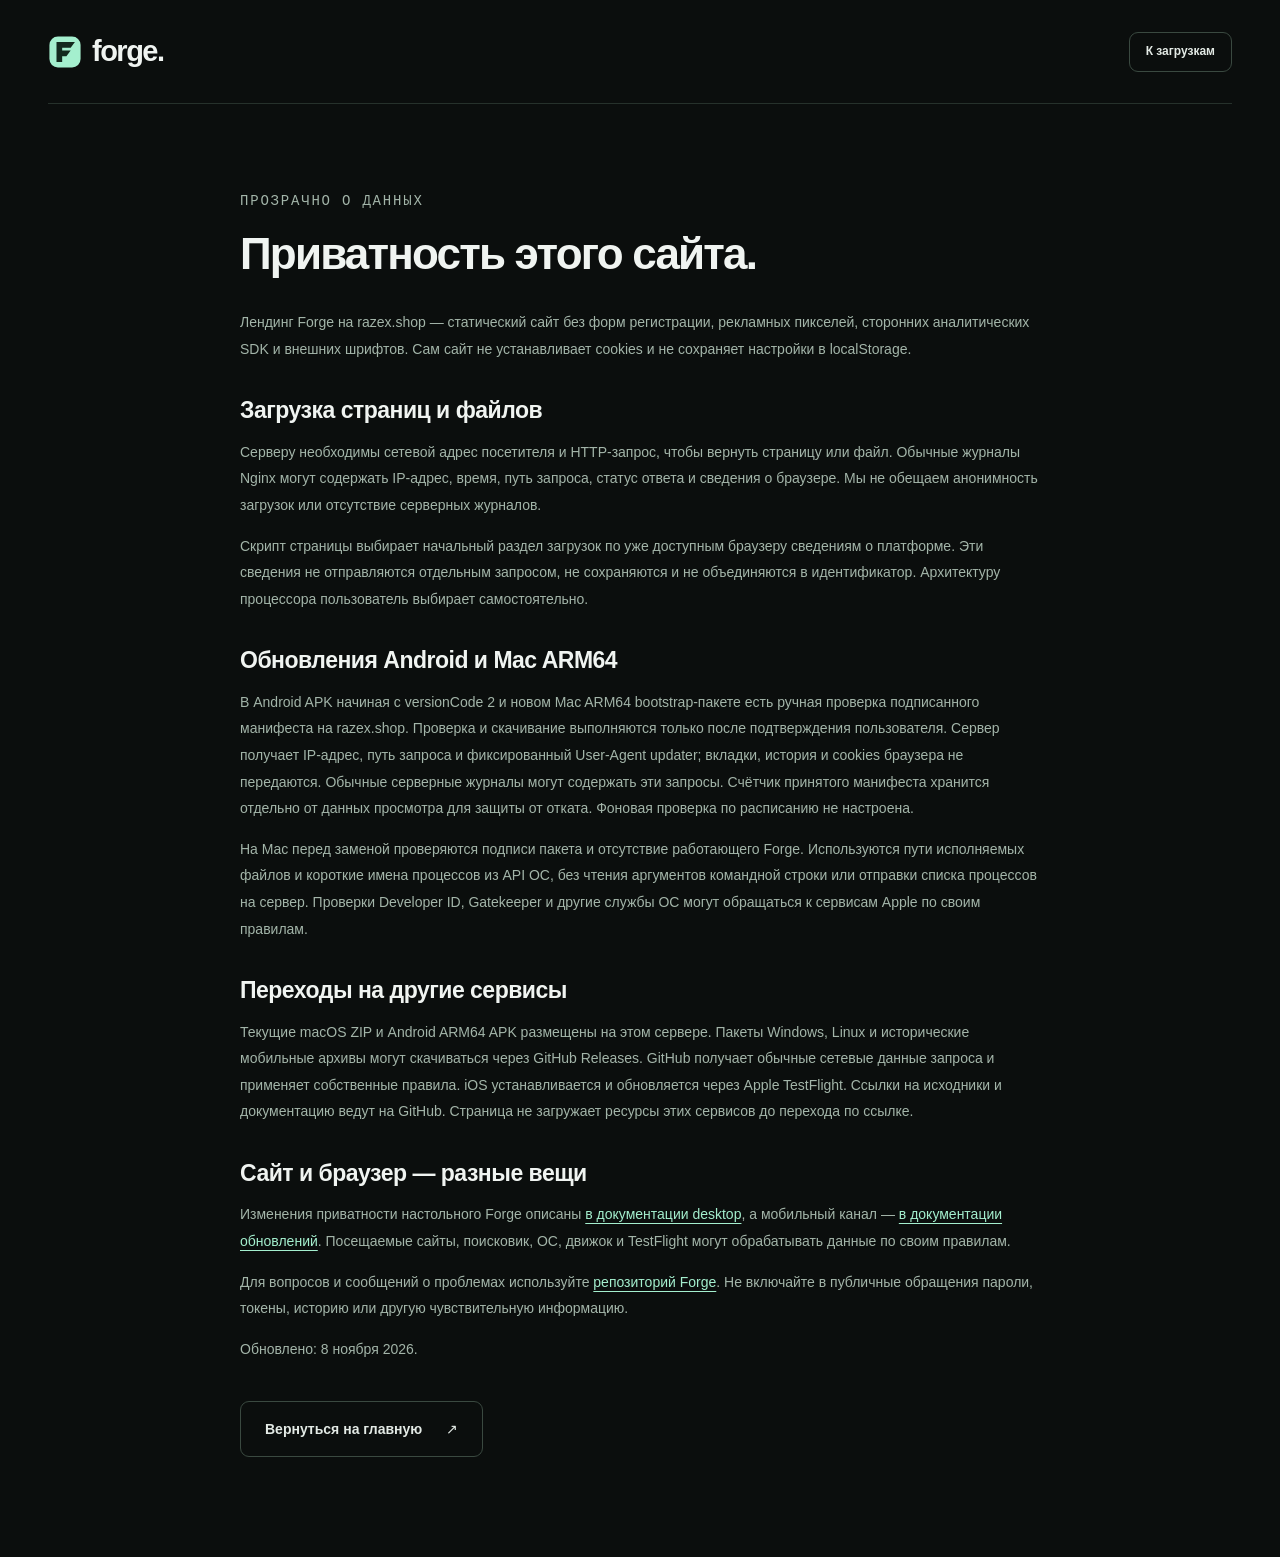
==== commit 413382c9: "Publish notarized macOS ARM64 updater bootstrap and channel evidence" ====
--- a/forge/site/privacy.html
+++ b/forge/site/privacy.html
@@ -13,14 +13,15 @@
     <h2>Загрузка страниц и файлов</h2>
     <p>Серверу необходимы сетевой адрес посетителя и HTTP-запрос, чтобы вернуть страницу или файл. Обычные журналы Nginx могут содержать IP-адрес, время, путь запроса, статус ответа и сведения о браузере. Мы не обещаем анонимность загрузок или отсутствие серверных журналов.</p>
     <p>Скрипт страницы выбирает начальный раздел загрузок по уже доступным браузеру сведениям о платформе. Эти сведения не отправляются отдельным запросом, не сохраняются и не объединяются в идентификатор. Архитектуру процессора пользователь выбирает самостоятельно.</p>
-    <h2>Обновления Android</h2>
-    <p>В APK начиная с versionCode 2 есть ручная проверка подписанного манифеста на razex.shop. Проверка и скачивание выполняются только после подтверждения пользователя. Сервер получает IP-адрес, путь запроса и фиксированный User-Agent updater; вкладки, история и cookies Gecko не передаются. Обычные серверные журналы могут содержать эти запросы. Счётчик принятого манифеста хранится отдельно от данных просмотра для защиты от отката. Фоновая проверка по расписанию не настроена.</p>
+    <h2>Обновления Android и Mac ARM64</h2>
+    <p>В Android APK начиная с versionCode 2 и новом Mac ARM64 bootstrap-пакете есть ручная проверка подписанного манифеста на razex.shop. Проверка и скачивание выполняются только после подтверждения пользователя. Сервер получает IP-адрес, путь запроса и фиксированный User-Agent updater; вкладки, история и cookies браузера не передаются. Обычные серверные журналы могут содержать эти запросы. Счётчик принятого манифеста хранится отдельно от данных просмотра для защиты от отката. Фоновая проверка по расписанию не настроена.</p>
+    <p>На Mac перед заменой проверяются подписи пакета и отсутствие работающего Forge. Используются пути исполняемых файлов и короткие имена процессов из API ОС, без чтения аргументов командной строки или отправки списка процессов на сервер. Проверки Developer ID, Gatekeeper и другие службы ОС могут обращаться к сервисам Apple по своим правилам.</p>
     <h2>Переходы на другие сервисы</h2>
     <p>Текущие macOS ZIP и Android ARM64 APK размещены на этом сервере. Пакеты Windows, Linux и исторические мобильные архивы могут скачиваться через GitHub Releases. GitHub получает обычные сетевые данные запроса и применяет собственные правила. iOS устанавливается и обновляется через Apple TestFlight. Ссылки на исходники и документацию ведут на GitHub. Страница не загружает ресурсы этих сервисов до перехода по ссылке.</p>
     <h2>Сайт и браузер — разные вещи</h2>
     <p>Изменения приватности настольного Forge описаны <a href="https://github.com/RAZEX0LOL/forge-browser/blob/forge/forge/PRIVACY.md">в документации desktop</a>, а мобильный канал — <a href="https://github.com/RAZEX0LOL/forge-browser/blob/forge/forge/UPDATE_CHANNEL.md">в документации обновлений</a>. Посещаемые сайты, поисковик, ОС, движок и TestFlight могут обрабатывать данные по своим правилам.</p>
     <p>Для вопросов и сообщений о проблемах используйте <a href="https://github.com/RAZEX0LOL/forge-browser/issues">репозиторий Forge</a>. Не включайте в публичные обращения пароли, токены, историю или другую чувствительную информацию.</p>
-    <p>Обновлено: 7 ноября 2026.</p>
+    <p>Обновлено: 8 ноября 2026.</p>
     <a class="button button-outline" href="./">Вернуться на главную <span aria-hidden="true">↗</span></a>
   </main>
 </body>
